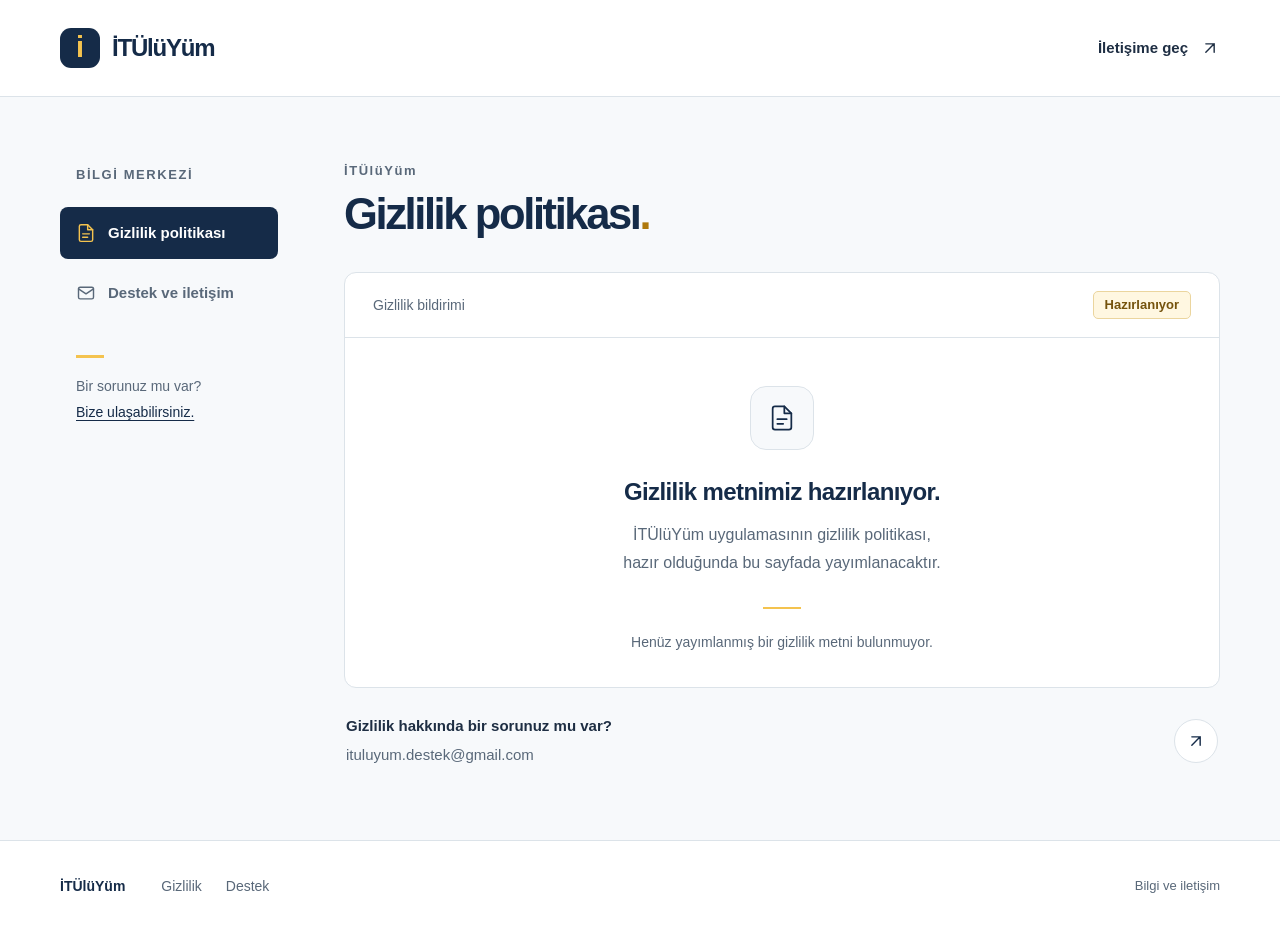
==== index.html @ d63c9cf4 "First file upload" ====
<!doctype html>
<html lang="tr">
  <head>
    <meta charset="utf-8">
    <meta name="viewport" content="width=device-width, initial-scale=1">
    <meta name="theme-color" content="#152b48">
    <meta name="description" content="İTÜlüYüm uygulamasının gizlilik politikası ve destek bilgileri.">
    <!-- Gizlilik metni yayımlandığında aşağıdaki noindex satırını kaldırın. -->
    <meta name="robots" content="noindex, follow">
    <title>Gizlilik Politikası · İTÜlüYüm</title>
    <link rel="icon" type="image/svg+xml" href="data:image/svg+xml,%3Csvg xmlns='http://www.w3.org/2000/svg' viewBox='0 0 64 64'%3E%3Crect width='64' height='64' rx='16' fill='%23152b48'/%3E%3Cpath d='M28 28h8v23h-8z' fill='%23f4c34f'/%3E%3Ccircle cx='32' cy='17' r='5' fill='%23f4c34f'/%3E%3C/svg%3E">
    <link rel="stylesheet" href="styles.css">
  </head>
  <body>
    <a class="skip-link" href="#ana-icerik">İçeriğe geç</a>

    <header class="site-header">
      <div class="header-inner">
        <a class="brand" href="index.html" aria-label="İTÜlüYüm ana sayfa">
          <span class="brand-mark" aria-hidden="true">i</span>
          <span>İTÜlüYüm</span>
        </a>
        <a class="header-contact" href="destek.html">
          İletişime geç
          <svg class="icon" viewBox="0 0 24 24" fill="none" stroke="currentColor" stroke-width="1.7" stroke-linecap="round" stroke-linejoin="round" aria-hidden="true"><path d="M7 17 17 7M7 7h10v10"/></svg>
        </a>
      </div>
    </header>

    <div class="page-layout">
      <aside class="sidebar" aria-label="Bilgi merkezi">
        <p class="eyebrow sidebar-label">BİLGİ MERKEZİ</p>
        <nav class="side-nav" aria-label="Sayfalar">
          <a class="side-link" href="index.html" aria-current="page">
            <svg class="icon" viewBox="0 0 24 24" fill="none" stroke="currentColor" stroke-width="1.7" stroke-linecap="round" stroke-linejoin="round" aria-hidden="true"><path d="M14 2H6a2 2 0 0 0-2 2v16a2 2 0 0 0 2 2h12a2 2 0 0 0 2-2V8Z"/><path d="M14 2v6h6M8 13h8M8 17h6"/></svg>
            Gizlilik politikası
          </a>
          <a class="side-link" href="destek.html">
            <svg class="icon" viewBox="0 0 24 24" fill="none" stroke="currentColor" stroke-width="1.7" stroke-linecap="round" stroke-linejoin="round" aria-hidden="true"><rect x="3" y="5" width="18" height="14" rx="2"/><path d="m3 7 9 6 9-6"/></svg>
            Destek ve iletişim
          </a>
        </nav>
        <div class="sidebar-note">
          <span class="note-line" aria-hidden="true"></span>
          <p>Bir sorunuz mu var?</p>
          <a href="destek.html">Bize ulaşabilirsiniz.</a>
        </div>
      </aside>

      <main id="ana-icerik" class="main-content" tabindex="-1">
        <div class="page-heading">
          <p class="eyebrow">İTÜlüYüm</p>
          <h1>Gizlilik politikası<span class="title-dot" aria-hidden="true">.</span></h1>
        </div>

        <!-- GIZLILIK_METNI_BASLANGIC
          Metin hazır olduğunda aşağıdaki article öğesini değiştirin.
          Yeni metni class="policy-content" taşıyan bir article içine ekleyin.
          Başlıklar için h2/h3, paragraflar için p, listeler için ul/ol kullanın.
          Sayfanın h1 başlığı yukarıda zaten bulunuyor.
          Yayımlama yönergeleri README.md dosyasındadır.
        -->
        <article class="document-card pending-policy" aria-labelledby="metin-durumu">
          <div class="document-topline">
            <span>Gizlilik bildirimi</span>
            <span class="status-badge">Hazırlanıyor</span>
          </div>
          <div class="pending-content">
            <span class="document-icon" aria-hidden="true">
              <svg viewBox="0 0 24 24" fill="none" stroke="currentColor" stroke-width="1.5" stroke-linecap="round" stroke-linejoin="round"><path d="M14 2H6a2 2 0 0 0-2 2v16a2 2 0 0 0 2 2h12a2 2 0 0 0 2-2V8Z"/><path d="M14 2v6h6M8 13h8M8 17h5"/></svg>
            </span>
            <h2 id="metin-durumu">Gizlilik metnimiz hazırlanıyor.</h2>
            <p>İTÜlüYüm uygulamasının gizlilik politikası,<br class="desktop-break"> hazır olduğunda bu sayfada yayımlanacaktır.</p>
            <div class="pending-rule" aria-hidden="true"></div>
            <p class="pending-footnote">Henüz yayımlanmış bir gizlilik metni bulunmuyor.</p>
          </div>
        </article>
        <!-- GIZLILIK_METNI_BITIS -->

        <section class="contact-strip" aria-labelledby="gizlilik-iletisim">
          <div>
            <h2 id="gizlilik-iletisim">Gizlilik hakkında bir sorunuz mu var?</h2>
            <a class="email-link" href="mailto:ituluyum.destek@gmail.com">ituluyum.destek@gmail.com</a>
          </div>
          <a class="round-link" href="mailto:ituluyum.destek@gmail.com" aria-label="İTÜlüYüm desteğe e-posta gönder">
            <svg class="icon" viewBox="0 0 24 24" fill="none" stroke="currentColor" stroke-width="1.7" stroke-linecap="round" stroke-linejoin="round" aria-hidden="true"><path d="M7 17 17 7M7 7h10v10"/></svg>
          </a>
        </section>
      </main>
    </div>

    <footer class="site-footer">
      <div class="footer-inner">
        <span class="footer-brand">İTÜlüYüm</span>
        <nav aria-label="Alt menü">
          <a href="index.html" aria-current="page">Gizlilik</a>
          <a href="destek.html">Destek</a>
        </nav>
        <span class="footer-caption">Bilgi ve iletişim</span>
      </div>
    </footer>
  </body>
</html>
---- styles.css ----
:root {
  color-scheme: light;
  --navy: #152b48;
  --navy-hover: #244463;
  --accent: #f4c34f;
  --text: #1e2e43;
  --muted: #596879;
  --line: #dce3e9;
  --paper: #ffffff;
  --background: #f7f9fb;
  --soft: #edf2f6;
  font-family: -apple-system, BlinkMacSystemFont, "Segoe UI", Arial, sans-serif;
  font-size: 100%;
  font-synthesis: none;
  -webkit-text-size-adjust: 100%;
  text-size-adjust: 100%;
}

* { box-sizing: border-box; }
body { margin: 0; min-height: 100vh; display: flex; flex-direction: column; color: var(--text); background: var(--background); line-height: 1.6; }
a { color: inherit; text-decoration: none; text-underline-offset: 0.22em; }
button, a { -webkit-tap-highlight-color: transparent; }
a:focus-visible { outline: 3px solid #9e6c08; outline-offset: 5px; border-radius: 4px; }
main:focus { outline: none; }
svg { display: block; }
.icon { width: 1.25rem; height: 1.25rem; flex: 0 0 auto; }
.skip-link { position: fixed; left: 1rem; top: 1rem; padding: 0.65rem 1rem; transform: translateY(-180%); z-index: 10; background: var(--navy); color: #fff; border-radius: 6px; }
.skip-link:focus { transform: translateY(0); }

.site-header { background: var(--paper); border-bottom: 1px solid var(--line); }
.header-inner, .page-layout, .footer-inner { width: min(1160px, calc(100% - 96px)); margin-inline: auto; }
.header-inner { min-height: 96px; display: flex; flex-wrap: wrap; align-items: center; justify-content: space-between; gap: 16px 24px; padding-block: 18px; }
.brand { display: inline-flex; align-items: center; gap: 12px; color: var(--navy); font-size: 1.5rem; font-weight: 750; letter-spacing: -0.05em; }
.brand-mark { display: grid; place-items: center; width: 40px; height: 40px; background: var(--navy); color: var(--accent); border-radius: 11px; font-size: 1.8rem; font-weight: 750; line-height: 1; letter-spacing: 0; padding-bottom: 2px; }
.header-contact { display: inline-flex; align-items: center; justify-content: center; gap: 12px; min-height: 44px; padding: 8px 0 8px 12px; font-size: 0.9375rem; font-weight: 600; }
.header-contact:hover { text-decoration: underline; }

.page-layout { flex: 1; display: grid; grid-template-columns: 218px minmax(0, 1fr); gap: 66px; align-items: start; padding-block: 64px 72px; }
.sidebar { padding-top: 4px; }
.eyebrow { font-size: 0.8125rem; font-weight: 650; letter-spacing: 0.12em; line-height: 1.5; color: var(--muted); margin: 0 0 13px; }
.sidebar-label { margin: 0 0 22px 16px; }
.side-nav { display: grid; gap: 8px; }
.side-link { display: flex; align-items: center; gap: 12px; min-height: 52px; padding: 13px 16px; border-radius: 8px; font-size: 0.9375rem; font-weight: 550; color: var(--muted); }
.side-link:hover { background: #e9eff4; color: var(--navy); }
.side-link[aria-current="page"] { background: var(--navy); color: #fff; }
.side-link[aria-current="page"] .icon { color: var(--accent); }
.sidebar-note { padding: 36px 16px 0; font-size: 0.875rem; color: var(--muted); }
.sidebar-note p { margin: 0 0 4px; }
.sidebar-note a { color: var(--navy); text-decoration: underline; }
.note-line { display: block; width: 28px; height: 3px; background: var(--accent); margin-bottom: 17px; }

.main-content { min-width: 0; }
.page-heading { margin-bottom: 32px; }
.page-heading .eyebrow { margin-bottom: 8px; }
h1 { margin: 0; color: var(--navy); font-size: clamp(2rem, 3.4vw, 2.75rem); line-height: 1.18; font-weight: 700; letter-spacing: -0.055em; overflow-wrap: anywhere; }
.title-dot { color: #ae780c; }
.document-card { border: 1px solid var(--line); border-radius: 12px; background: var(--paper); overflow: hidden; }
.document-topline { display: flex; flex-wrap: wrap; align-items: center; justify-content: space-between; gap: 12px; padding: 18px 28px; border-bottom: 1px solid var(--line); color: var(--muted); font-size: 0.875rem; }
.status-badge { display: inline-flex; align-items: center; padding: 4px 11px; border: 1px solid #ebd59e; border-radius: 5px; color: #75530d; background: #fff7e1; line-height: 1.4; font-size: 0.8125rem; font-weight: 550; }
.pending-content { padding: 48px 28px 32px; text-align: center; }
.document-icon { display: grid; place-items: center; width: 64px; height: 64px; border: 1px solid var(--line); border-radius: 16px; background: var(--background); color: var(--navy); }
.document-icon svg { width: 28px; height: 28px; }
.pending-content .document-icon { margin: 0 auto 26px; }
.pending-content h2, .support-content h2 { margin: 0 0 13px; font-size: 1.5rem; line-height: 1.35; font-weight: 650; letter-spacing: -0.025em; color: var(--navy); }
.pending-content p { margin: 0; color: var(--muted); font-size: 1rem; line-height: 1.75; }
.pending-rule { width: 38px; height: 2px; background: var(--accent); margin: 30px auto 21px; }
.pending-content .pending-footnote { font-size: 0.875rem; }
.contact-strip { display: flex; justify-content: space-between; align-items: center; gap: 20px; padding: 26px 2px 0; }
.contact-strip h2 { margin: 0 0 4px; font-size: 0.9375rem; font-weight: 550; }
.email-link { color: var(--muted); font-size: 0.9375rem; overflow-wrap: anywhere; }
.email-link:hover { color: var(--navy); text-decoration: underline; }
.round-link { flex: 0 0 auto; display: grid; place-items: center; width: 44px; height: 44px; border: 1px solid var(--line); border-radius: 50%; background: var(--paper); color: var(--navy); }
.round-link:hover { background: var(--soft); border-color: #9babbb; }

.support-content { padding: 32px; }
.support-content .document-icon { margin-bottom: 24px; }
.support-content h2 { font-size: 1.75rem; }
.support-content > p { color: var(--muted); margin: 0; max-width: 55ch; }
.email-panel { padding: 21px 0 23px; }
.email-label { display: block; color: var(--muted); font-size: 0.75rem; letter-spacing: 0.1em; font-weight: 600; margin-bottom: 5px; }
.support-email { color: var(--navy); font-size: clamp(1.0625rem, 2.1vw, 1.5rem); font-weight: 600; letter-spacing: -0.025em; overflow-wrap: anywhere; }
.support-email:hover { text-decoration: underline; }
.primary-button { display: inline-flex; align-items: center; justify-content: center; gap: 28px; padding: 13px 20px; min-height: 48px; border-radius: 7px; background: var(--navy); color: #fff; font-size: 0.9375rem; font-weight: 600; }
.primary-button .icon { color: var(--accent); }
.primary-button:hover { background: var(--navy-hover); }
.support-content .mail-hint { font-size: 0.875rem; margin-top: 17px; }
.support-note { display: flex; gap: 16px; align-items: start; margin: 25px 2px 0; }
.support-note .note-line { flex-shrink: 0; margin-top: 10px; margin-bottom: 0; width: 20px; }
.support-note p { font-size: 0.875rem; color: var(--muted); margin: 0; }

/* Metin sonradan eklendiğinde başlık, paragraf ve listeler hazır biçimlenir. */
.policy-content { color: var(--text); font-size: 1rem; line-height: 1.85; overflow-wrap: anywhere; }
.policy-content.document-card { padding: 32px; }
.policy-content h2 { color: var(--navy); margin: 36px 0 12px; font-size: 1.375rem; line-height: 1.4; letter-spacing: -0.02em; }
.policy-content h3 { color: var(--navy); margin: 24px 0 8px; font-size: 1.125rem; line-height: 1.5; }
.policy-content > :first-child { margin-top: 0; }
.policy-content p { margin: 0 0 16px; }
.policy-content ul, .policy-content ol { padding-left: 24px; margin: 0 0 20px; }
.policy-content li + li { margin-top: 6px; }
.policy-content a { text-decoration: underline; }
.policy-content .policy-updated { font-size: 0.875rem; color: var(--muted); border-bottom: 1px solid var(--line); padding-bottom: 18px; margin-bottom: 26px; }

.site-footer { border-top: 1px solid var(--line); background: var(--paper); }
.footer-inner { min-height: 91px; display: flex; align-items: center; gap: 36px; font-size: 0.875rem; }
.footer-brand { color: var(--navy); font-weight: 700; }
.footer-inner nav { display: flex; gap: 24px; }
.footer-inner nav a { display: inline-flex; min-height: 44px; align-items: center; color: var(--muted); }
.footer-inner nav a:hover { color: var(--navy); text-decoration: underline; }
.footer-caption { margin-left: auto; color: var(--muted); font-size: 0.8125rem; }

@media (min-width: 1600px) {
  .page-layout { padding-top: 80px; }
}

@media (max-width: 950px) {
  .header-inner, .page-layout, .footer-inner { width: calc(100% - 64px); }
  .page-layout { grid-template-columns: 198px minmax(0, 1fr); gap: 32px; padding-top: 48px; }
  .side-link { font-size: 0.875rem; gap: 10px; padding-inline: 13px; }
  .pending-content { padding-inline: 22px; }
  .desktop-break { display: none; }
}

@media (max-width: 720px) {
  .header-inner, .page-layout, .footer-inner { width: calc(100% - 40px); }
  .header-inner { min-height: 80px; gap: 12px; }
  .brand { font-size: 1.375rem; gap: 9px; }
  .brand-mark { width: 36px; height: 36px; border-radius: 9px; font-size: 1.6rem; }
  .header-contact { font-size: 0.875rem; gap: 6px; padding-left: 4px; }
  .header-contact .icon { width: 18px; height: 18px; }
  .page-layout { grid-template-columns: minmax(0, 1fr); gap: 34px; padding-block: 24px 44px; }
  .sidebar { padding-top: 0; }
  .sidebar-label, .sidebar-note { display: none; }
  .side-nav { grid-template-columns: repeat(2, minmax(0, 1fr)); gap: 6px; padding: 4px; border: 1px solid var(--line); border-radius: 10px; background: var(--paper); }
  .side-link { min-height: 48px; justify-content: center; padding: 10px 6px; border-radius: 6px; font-size: 0.875rem; gap: 8px; line-height: 1.5; text-align: center; }
  .side-link .icon { width: 18px; height: 18px; }
  .page-heading { margin-bottom: 24px; }
  h1 { font-size: 2.25rem; }
  .document-topline { padding: 15px 19px; font-size: 0.8125rem; }
  .pending-content { padding: 34px 20px 26px; }
  .pending-content h2 { font-size: 1.3125rem; }
  .pending-content .document-icon { margin-bottom: 24px; }
  .contact-strip { padding-top: 22px; gap: 12px; }
  .contact-strip h2 { font-size: 0.875rem; }
  .email-link { font-size: 0.875rem; }
  .support-content, .policy-content.document-card { padding: 24px; }
  .support-email { font-size: 1.125rem; }
  .footer-inner { min-height: 96px; gap: 20px; flex-wrap: wrap; padding-block: 18px; }
  .footer-inner nav { gap: 18px; margin-left: auto; }
  .footer-caption { display: none; }
}

@media (max-width: 370px) {
  .header-inner, .page-layout, .footer-inner { width: calc(100% - 32px); }
  .brand { font-size: 1.25rem; }
  .header-contact { font-size: 0.8125rem; }
  .side-link { gap: 6px; font-size: 0.875rem; }
  .side-link .icon { display: none; }
  h1 { font-size: 2rem; }
  .pending-content { padding-inline: 16px; }
  .document-topline { padding-inline: 16px; }
  .support-content, .policy-content.document-card { padding: 22px 18px; }
  .footer-inner { gap: 12px; }
}

@media (prefers-reduced-motion: no-preference) {
  a { transition: color 140ms ease, background-color 140ms ease, border-color 140ms ease; }
}

@media print {
  body { display: block; background: #fff; color: #000; }
  .site-header, .sidebar, .site-footer, .skip-link, .contact-strip, .support-note { display: none; }
  .page-layout { display: block; width: 100%; margin: 0; padding: 0; }
  .page-heading { margin-bottom: 24px; }
  .document-card { border: 0; border-radius: 0; overflow: visible; }
  .policy-content.document-card { padding: 0; }
  .policy-content h2, .policy-content h3 { break-after: avoid; }
  .policy-content p, .policy-content li { orphans: 3; widows: 3; }
}
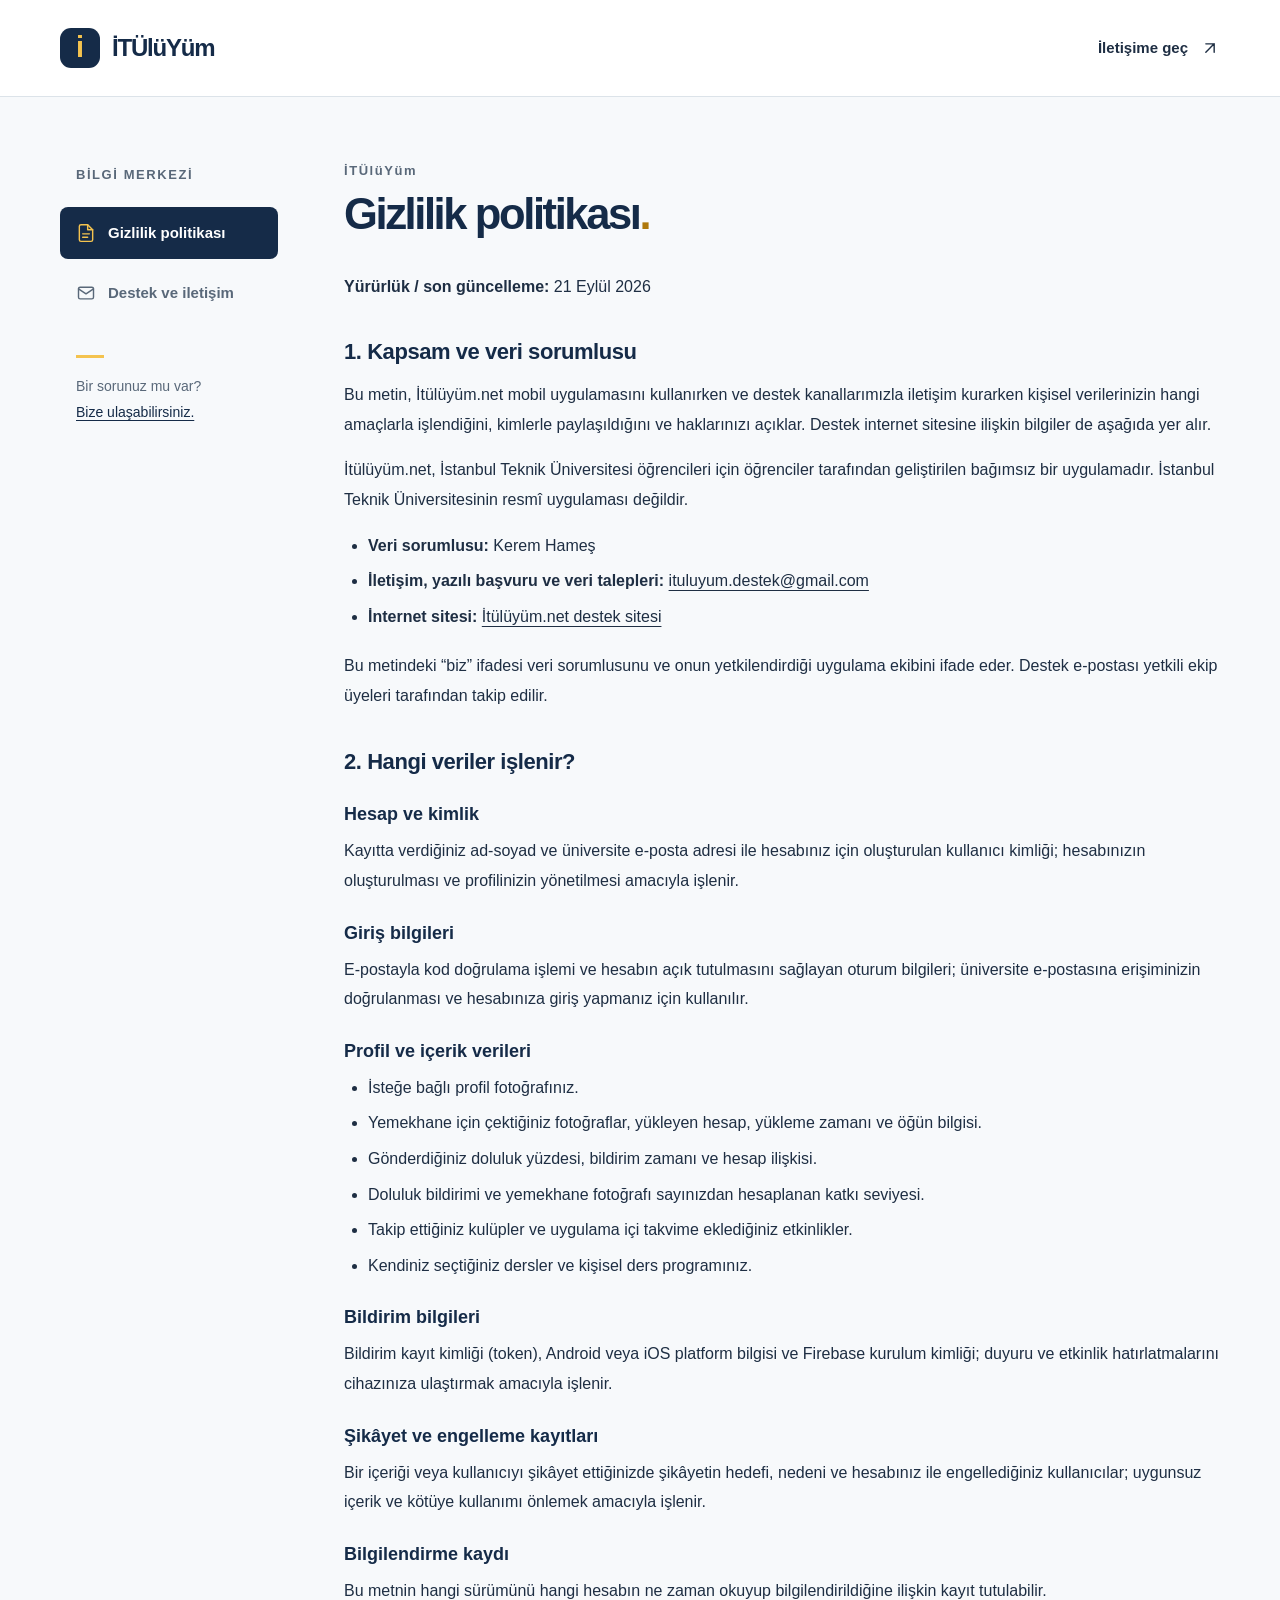
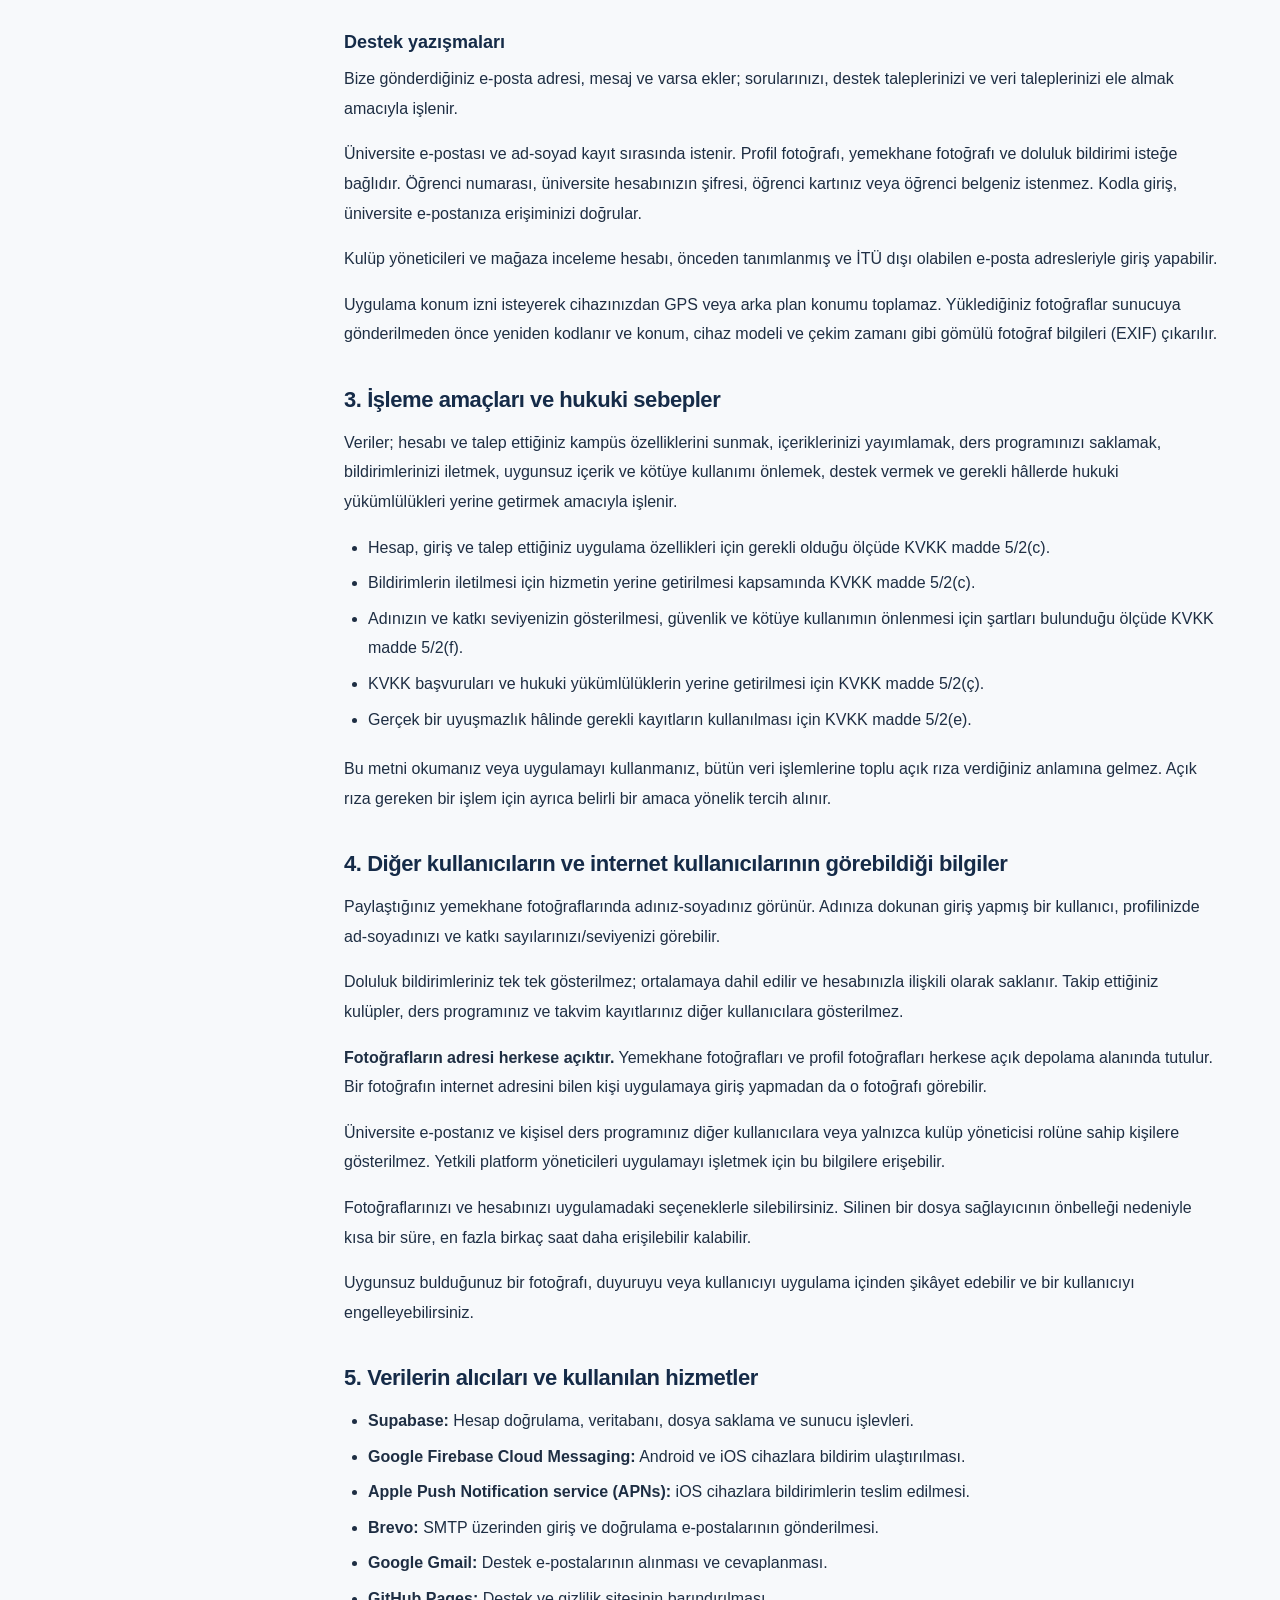
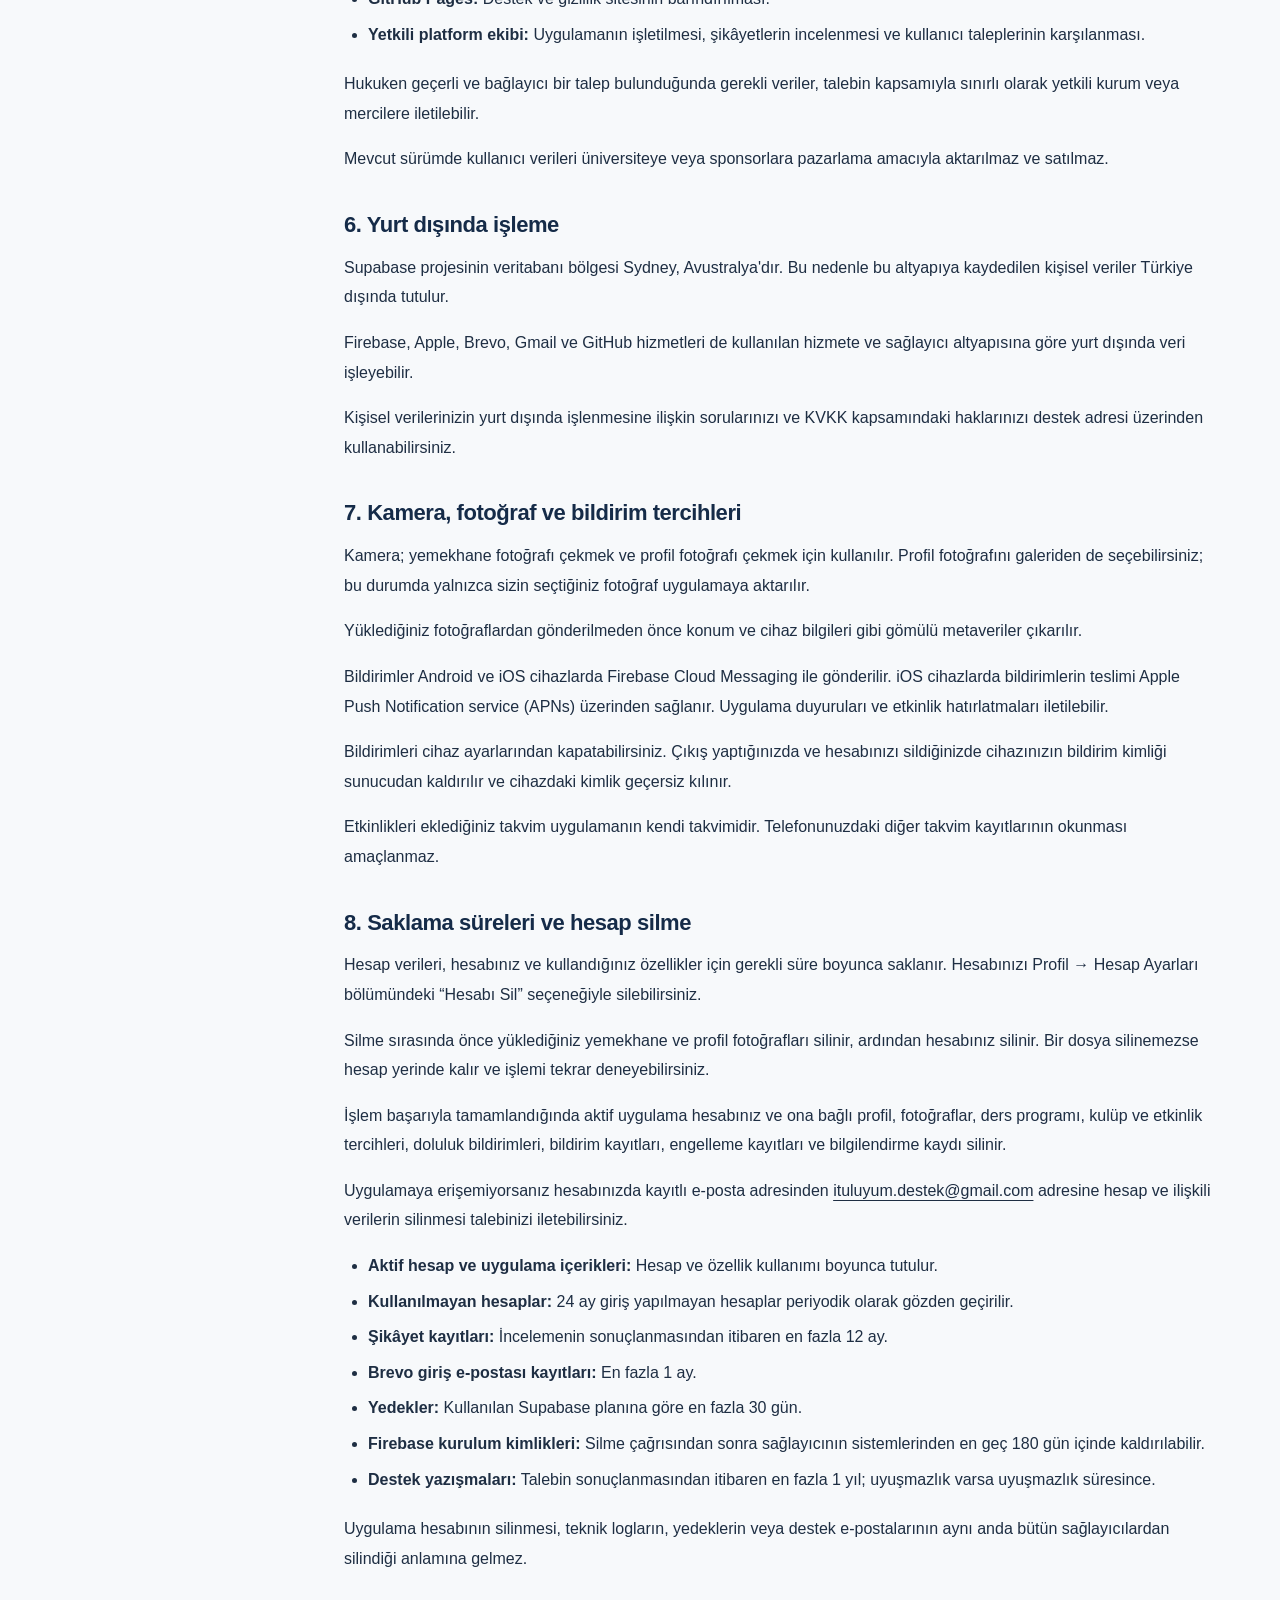
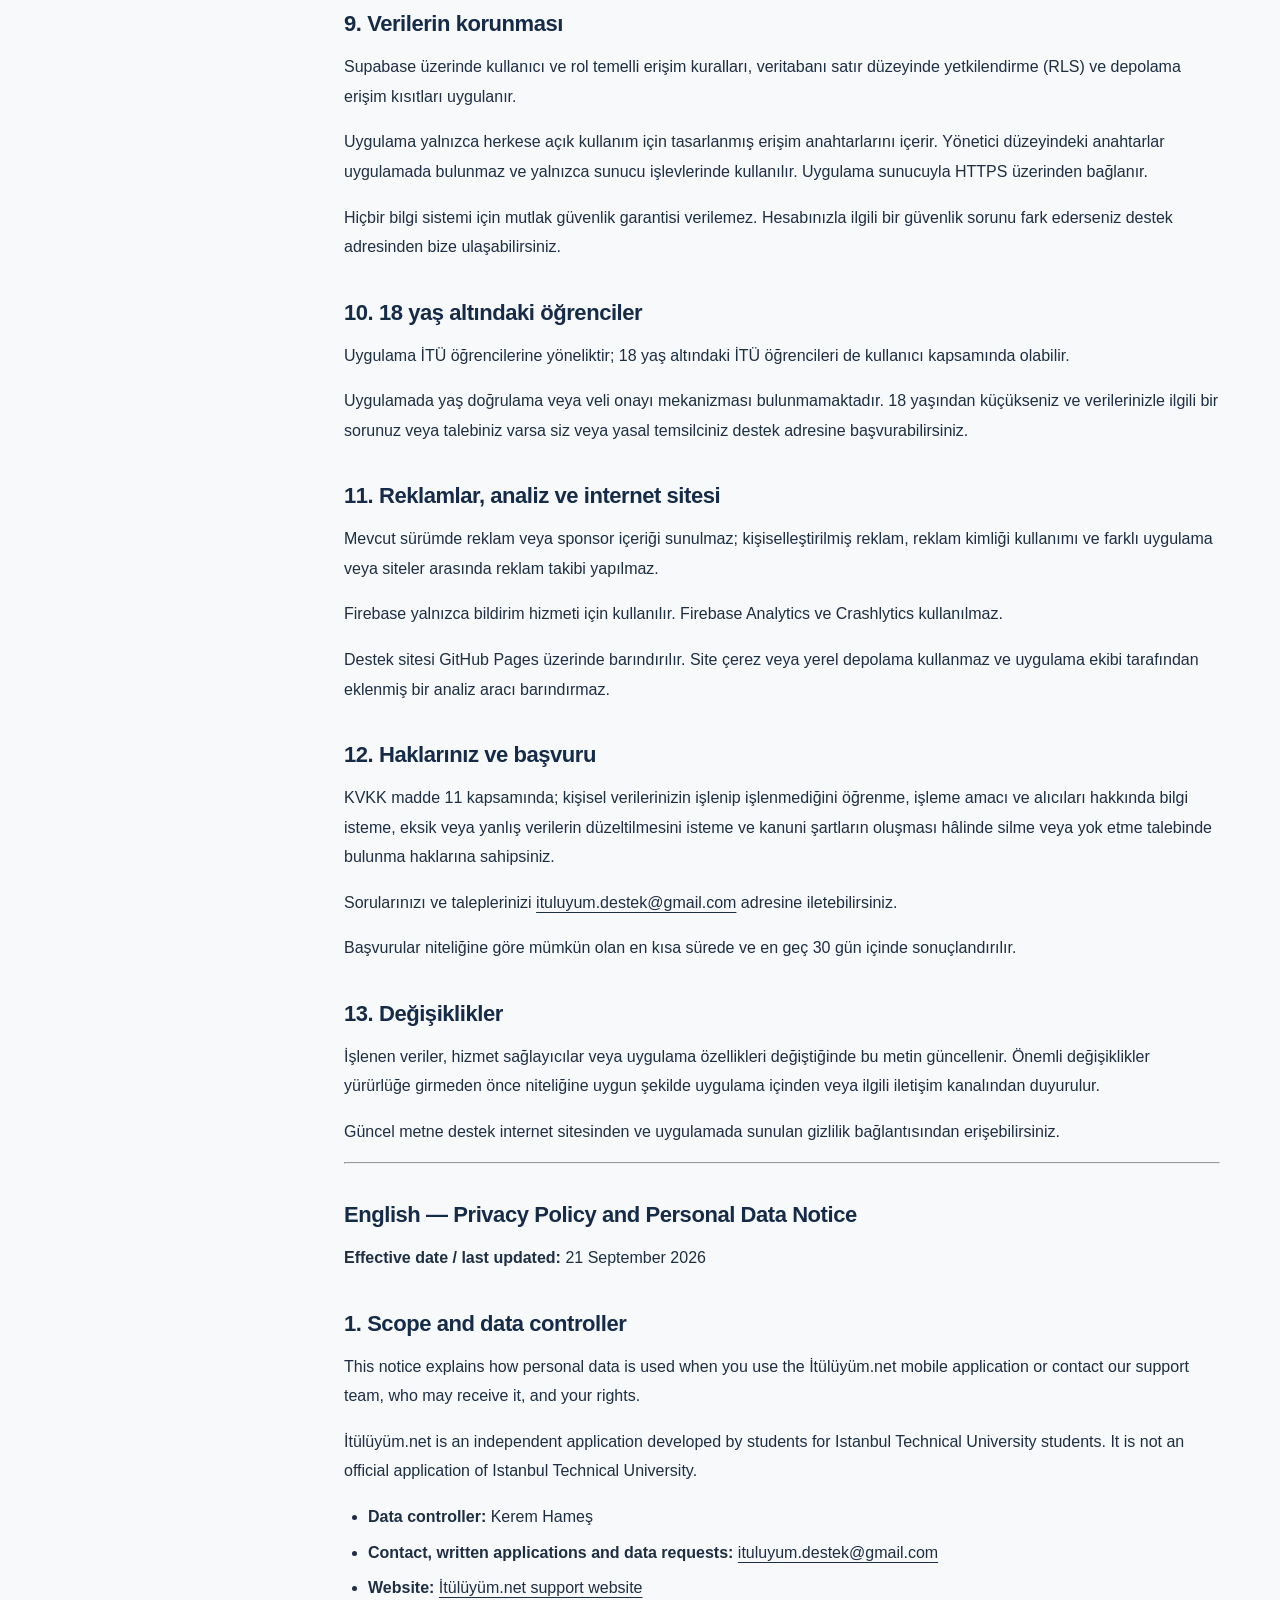
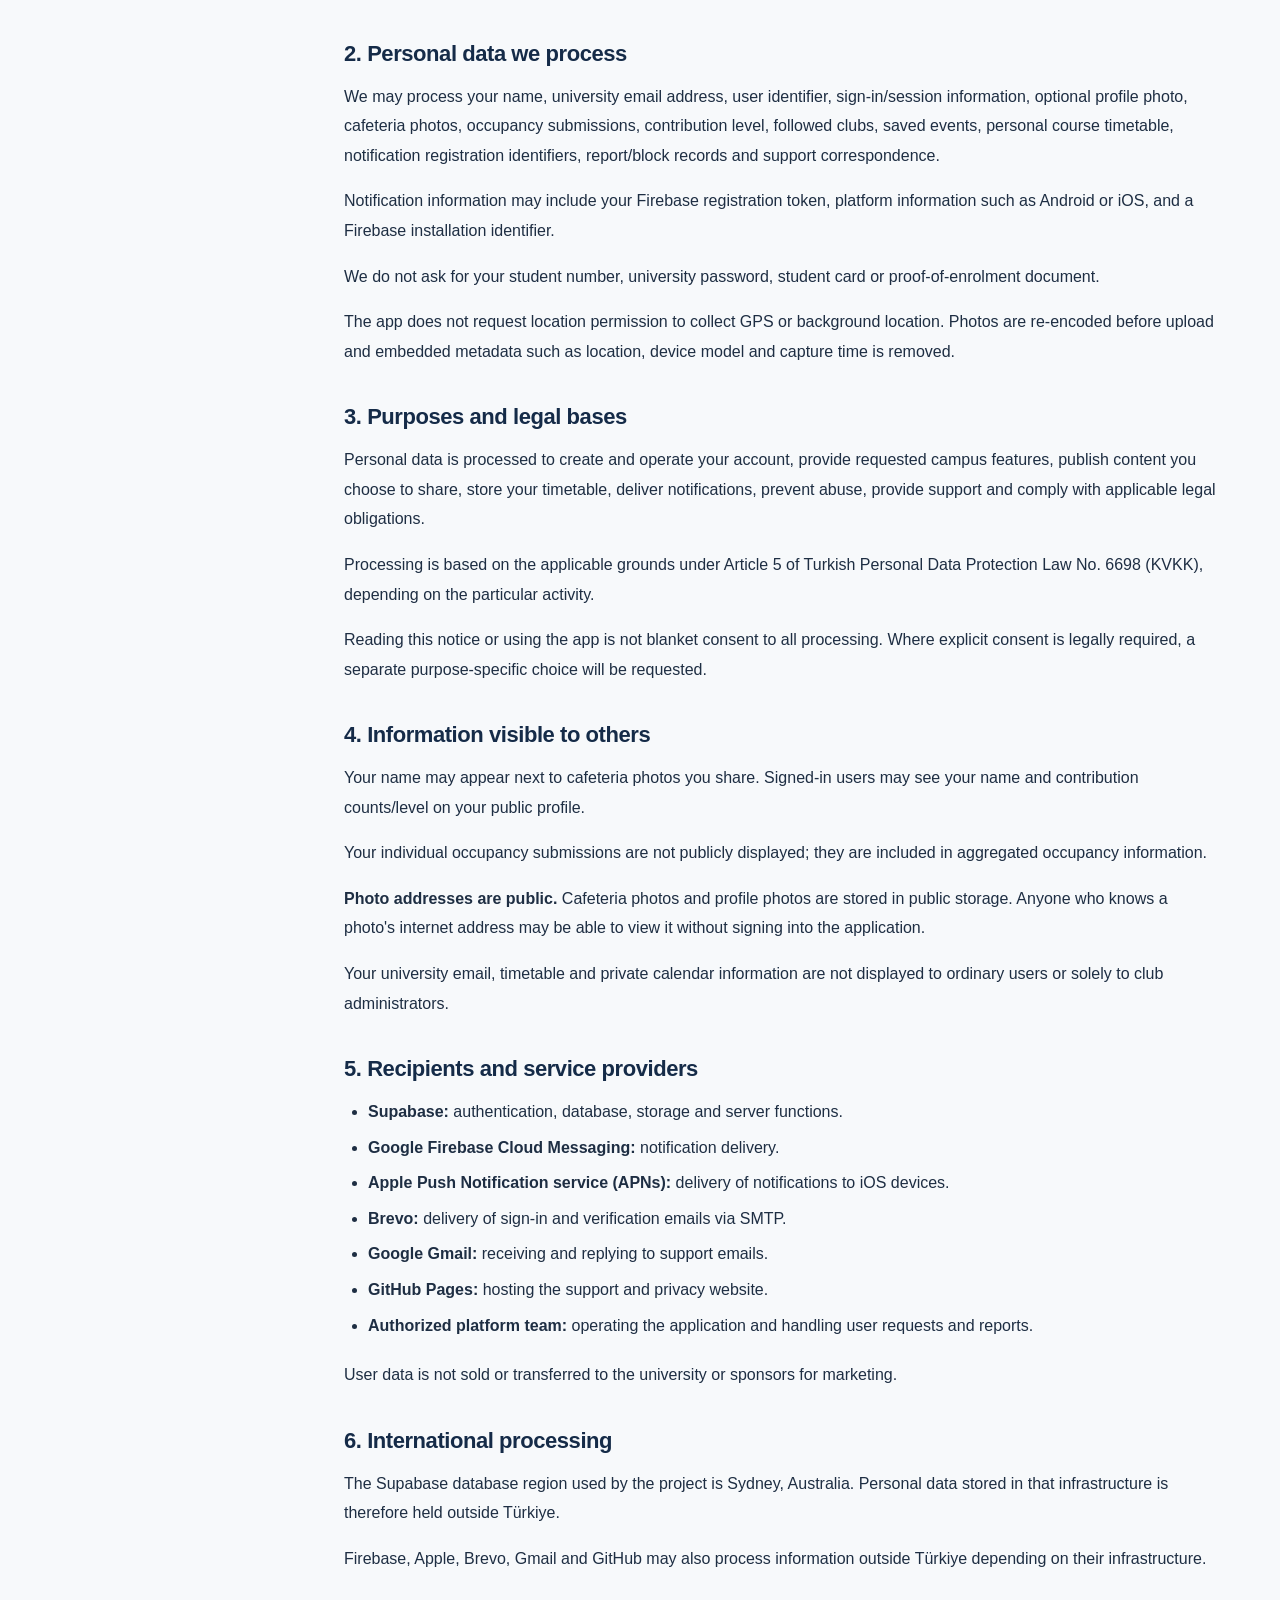
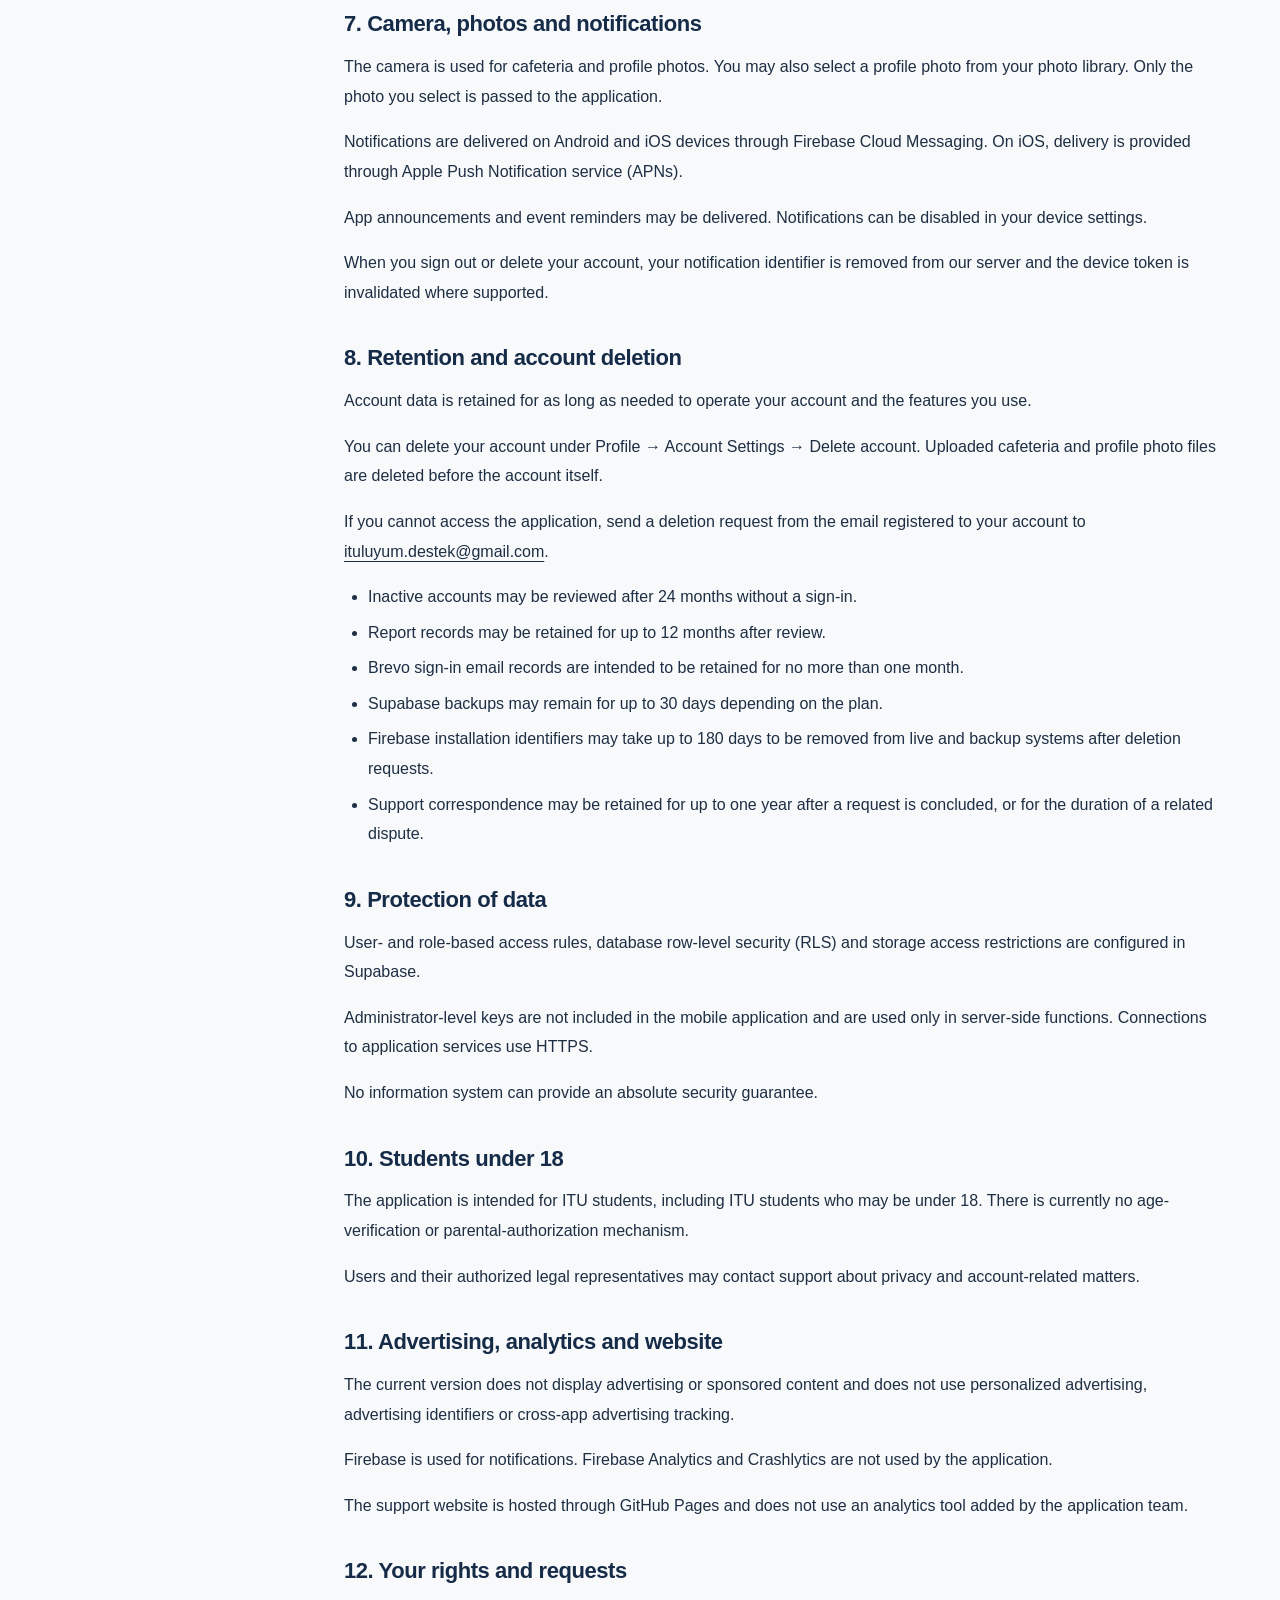
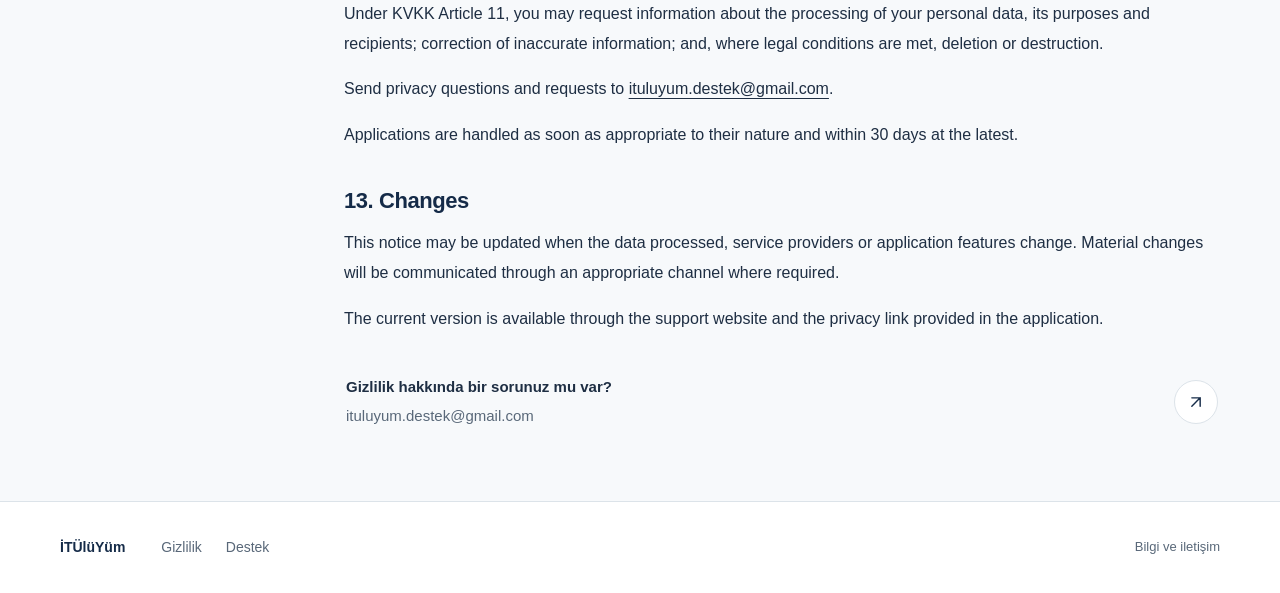
==== commit 76d28627: "Gizlilik metni eklendi" ====
--- a/index.html
+++ b/index.html
@@ -53,30 +53,684 @@
           <h1>Gizlilik politikası<span class="title-dot" aria-hidden="true">.</span></h1>
         </div>
 
-        <!-- GIZLILIK_METNI_BASLANGIC
-          Metin hazır olduğunda aşağıdaki article öğesini değiştirin.
-          Yeni metni class="policy-content" taşıyan bir article içine ekleyin.
-          Başlıklar için h2/h3, paragraflar için p, listeler için ul/ol kullanın.
-          Sayfanın h1 başlığı yukarıda zaten bulunuyor.
-          Yayımlama yönergeleri README.md dosyasındadır.
-        -->
-        <article class="document-card pending-policy" aria-labelledby="metin-durumu">
-          <div class="document-topline">
-            <span>Gizlilik bildirimi</span>
-            <span class="status-badge">Hazırlanıyor</span>
-          </div>
-          <div class="pending-content">
-            <span class="document-icon" aria-hidden="true">
-              <svg viewBox="0 0 24 24" fill="none" stroke="currentColor" stroke-width="1.5" stroke-linecap="round" stroke-linejoin="round"><path d="M14 2H6a2 2 0 0 0-2 2v16a2 2 0 0 0 2 2h12a2 2 0 0 0 2-2V8Z"/><path d="M14 2v6h6M8 13h8M8 17h5"/></svg>
-            </span>
-            <h2 id="metin-durumu">Gizlilik metnimiz hazırlanıyor.</h2>
-            <p>İTÜlüYüm uygulamasının gizlilik politikası,<br class="desktop-break"> hazır olduğunda bu sayfada yayımlanacaktır.</p>
-            <div class="pending-rule" aria-hidden="true"></div>
-            <p class="pending-footnote">Henüz yayımlanmış bir gizlilik metni bulunmuyor.</p>
-          </div>
-        </article>
-        <!-- GIZLILIK_METNI_BITIS -->
-
+<article class="policy-content" id="privacy-policy">
+
+  <p><strong>Yürürlük / son güncelleme:</strong> 21 Eylül 2026</p>
+
+  <h2>1. Kapsam ve veri sorumlusu</h2>
+
+  <p>
+    Bu metin, İtülüyüm.net mobil uygulamasını kullanırken ve destek kanallarımızla
+    iletişim kurarken kişisel verilerinizin hangi amaçlarla işlendiğini,
+    kimlerle paylaşıldığını ve haklarınızı açıklar. Destek internet sitesine
+    ilişkin bilgiler de aşağıda yer alır.
+  </p>
+
+  <p>
+    İtülüyüm.net, İstanbul Teknik Üniversitesi öğrencileri için öğrenciler
+    tarafından geliştirilen bağımsız bir uygulamadır. İstanbul Teknik
+    Üniversitesinin resmî uygulaması değildir.
+  </p>
+
+  <ul>
+    <li><strong>Veri sorumlusu:</strong> Kerem Hameş</li>
+    <li>
+      <strong>İletişim, yazılı başvuru ve veri talepleri:</strong>
+      <a href="mailto:ituluyum.destek@gmail.com">ituluyum.destek@gmail.com</a>
+    </li>
+    <li>
+      <strong>İnternet sitesi:</strong>
+      <a href="https://lawave.github.io/Ituluyum_web/">
+        İtülüyüm.net destek sitesi
+      </a>
+    </li>
+  </ul>
+
+  <p>
+    Bu metindeki “biz” ifadesi veri sorumlusunu ve onun yetkilendirdiği uygulama
+    ekibini ifade eder. Destek e-postası yetkili ekip üyeleri tarafından takip edilir.
+  </p>
+
+  <h2>2. Hangi veriler işlenir?</h2>
+
+  <h3>Hesap ve kimlik</h3>
+  <p>
+    Kayıtta verdiğiniz ad-soyad ve üniversite e-posta adresi ile hesabınız için
+    oluşturulan kullanıcı kimliği; hesabınızın oluşturulması ve profilinizin
+    yönetilmesi amacıyla işlenir.
+  </p>
+
+  <h3>Giriş bilgileri</h3>
+  <p>
+    E-postayla kod doğrulama işlemi ve hesabın açık tutulmasını sağlayan oturum
+    bilgileri; üniversite e-postasına erişiminizin doğrulanması ve hesabınıza
+    giriş yapmanız için kullanılır.
+  </p>
+
+  <h3>Profil ve içerik verileri</h3>
+  <ul>
+    <li>İsteğe bağlı profil fotoğrafınız.</li>
+    <li>Yemekhane için çektiğiniz fotoğraflar, yükleyen hesap, yükleme zamanı ve öğün bilgisi.</li>
+    <li>Gönderdiğiniz doluluk yüzdesi, bildirim zamanı ve hesap ilişkisi.</li>
+    <li>Doluluk bildirimi ve yemekhane fotoğrafı sayınızdan hesaplanan katkı seviyesi.</li>
+    <li>Takip ettiğiniz kulüpler ve uygulama içi takvime eklediğiniz etkinlikler.</li>
+    <li>Kendiniz seçtiğiniz dersler ve kişisel ders programınız.</li>
+  </ul>
+
+  <h3>Bildirim bilgileri</h3>
+  <p>
+    Bildirim kayıt kimliği (token), Android veya iOS platform bilgisi ve Firebase
+    kurulum kimliği; duyuru ve etkinlik hatırlatmalarını cihazınıza ulaştırmak
+    amacıyla işlenir.
+  </p>
+
+  <h3>Şikâyet ve engelleme kayıtları</h3>
+  <p>
+    Bir içeriği veya kullanıcıyı şikâyet ettiğinizde şikâyetin hedefi, nedeni ve
+    hesabınız ile engellediğiniz kullanıcılar; uygunsuz içerik ve kötüye kullanımı
+    önlemek amacıyla işlenir.
+  </p>
+
+  <h3>Bilgilendirme kaydı</h3>
+  <p>
+    Bu metnin hangi sürümünü hangi hesabın ne zaman okuyup bilgilendirildiğine
+    ilişkin kayıt tutulabilir.
+  </p>
+
+  <h3>Destek yazışmaları</h3>
+  <p>
+    Bize gönderdiğiniz e-posta adresi, mesaj ve varsa ekler; sorularınızı,
+    destek taleplerinizi ve veri taleplerinizi ele almak amacıyla işlenir.
+  </p>
+
+  <p>
+    Üniversite e-postası ve ad-soyad kayıt sırasında istenir. Profil fotoğrafı,
+    yemekhane fotoğrafı ve doluluk bildirimi isteğe bağlıdır. Öğrenci numarası,
+    üniversite hesabınızın şifresi, öğrenci kartınız veya öğrenci belgeniz istenmez.
+    Kodla giriş, üniversite e-postanıza erişiminizi doğrular.
+  </p>
+
+  <p>
+    Kulüp yöneticileri ve mağaza inceleme hesabı, önceden tanımlanmış ve İTÜ dışı
+    olabilen e-posta adresleriyle giriş yapabilir.
+  </p>
+
+  <p>
+    Uygulama konum izni isteyerek cihazınızdan GPS veya arka plan konumu toplamaz.
+    Yüklediğiniz fotoğraflar sunucuya gönderilmeden önce yeniden kodlanır ve konum,
+    cihaz modeli ve çekim zamanı gibi gömülü fotoğraf bilgileri (EXIF) çıkarılır.
+  </p>
+
+  <h2>3. İşleme amaçları ve hukuki sebepler</h2>
+
+  <p>
+    Veriler; hesabı ve talep ettiğiniz kampüs özelliklerini sunmak, içeriklerinizi
+    yayımlamak, ders programınızı saklamak, bildirimlerinizi iletmek, uygunsuz
+    içerik ve kötüye kullanımı önlemek, destek vermek ve gerekli hâllerde hukuki
+    yükümlülükleri yerine getirmek amacıyla işlenir.
+  </p>
+
+  <ul>
+    <li>
+      Hesap, giriş ve talep ettiğiniz uygulama özellikleri için gerekli olduğu
+      ölçüde KVKK madde 5/2(c).
+    </li>
+    <li>
+      Bildirimlerin iletilmesi için hizmetin yerine getirilmesi kapsamında
+      KVKK madde 5/2(c).
+    </li>
+    <li>
+      Adınızın ve katkı seviyenizin gösterilmesi, güvenlik ve kötüye kullanımın
+      önlenmesi için şartları bulunduğu ölçüde KVKK madde 5/2(f).
+    </li>
+    <li>
+      KVKK başvuruları ve hukuki yükümlülüklerin yerine getirilmesi için
+      KVKK madde 5/2(ç).
+    </li>
+    <li>
+      Gerçek bir uyuşmazlık hâlinde gerekli kayıtların kullanılması için
+      KVKK madde 5/2(e).
+    </li>
+  </ul>
+
+  <p>
+    Bu metni okumanız veya uygulamayı kullanmanız, bütün veri işlemlerine toplu
+    açık rıza verdiğiniz anlamına gelmez. Açık rıza gereken bir işlem için ayrıca
+    belirli bir amaca yönelik tercih alınır.
+  </p>
+
+  <h2>4. Diğer kullanıcıların ve internet kullanıcılarının görebildiği bilgiler</h2>
+
+  <p>
+    Paylaştığınız yemekhane fotoğraflarında adınız-soyadınız görünür. Adınıza
+    dokunan giriş yapmış bir kullanıcı, profilinizde ad-soyadınızı ve katkı
+    sayılarınızı/seviyenizi görebilir.
+  </p>
+
+  <p>
+    Doluluk bildirimleriniz tek tek gösterilmez; ortalamaya dahil edilir ve
+    hesabınızla ilişkili olarak saklanır. Takip ettiğiniz kulüpler, ders
+    programınız ve takvim kayıtlarınız diğer kullanıcılara gösterilmez.
+  </p>
+
+  <p>
+    <strong>Fotoğrafların adresi herkese açıktır.</strong>
+    Yemekhane fotoğrafları ve profil fotoğrafları herkese açık depolama alanında
+    tutulur. Bir fotoğrafın internet adresini bilen kişi uygulamaya giriş yapmadan
+    da o fotoğrafı görebilir.
+  </p>
+
+  <p>
+    Üniversite e-postanız ve kişisel ders programınız diğer kullanıcılara veya
+    yalnızca kulüp yöneticisi rolüne sahip kişilere gösterilmez. Yetkili platform
+    yöneticileri uygulamayı işletmek için bu bilgilere erişebilir.
+  </p>
+
+  <p>
+    Fotoğraflarınızı ve hesabınızı uygulamadaki seçeneklerle silebilirsiniz.
+    Silinen bir dosya sağlayıcının önbelleği nedeniyle kısa bir süre, en fazla
+    birkaç saat daha erişilebilir kalabilir.
+  </p>
+
+  <p>
+    Uygunsuz bulduğunuz bir fotoğrafı, duyuruyu veya kullanıcıyı uygulama içinden
+    şikâyet edebilir ve bir kullanıcıyı engelleyebilirsiniz.
+  </p>
+
+  <h2>5. Verilerin alıcıları ve kullanılan hizmetler</h2>
+
+  <ul>
+    <li>
+      <strong>Supabase:</strong> Hesap doğrulama, veritabanı, dosya saklama ve
+      sunucu işlevleri.
+    </li>
+    <li>
+      <strong>Google Firebase Cloud Messaging:</strong> Android ve iOS cihazlara
+      bildirim ulaştırılması.
+    </li>
+    <li>
+      <strong>Apple Push Notification service (APNs):</strong> iOS cihazlara
+      bildirimlerin teslim edilmesi.
+    </li>
+    <li>
+      <strong>Brevo:</strong> SMTP üzerinden giriş ve doğrulama e-postalarının gönderilmesi.
+    </li>
+    <li>
+      <strong>Google Gmail:</strong> Destek e-postalarının alınması ve cevaplanması.
+    </li>
+    <li>
+      <strong>GitHub Pages:</strong> Destek ve gizlilik sitesinin barındırılması.
+    </li>
+    <li>
+      <strong>Yetkili platform ekibi:</strong> Uygulamanın işletilmesi,
+      şikâyetlerin incelenmesi ve kullanıcı taleplerinin karşılanması.
+    </li>
+  </ul>
+
+  <p>
+    Hukuken geçerli ve bağlayıcı bir talep bulunduğunda gerekli veriler, talebin
+    kapsamıyla sınırlı olarak yetkili kurum veya mercilere iletilebilir.
+  </p>
+
+  <p>
+    Mevcut sürümde kullanıcı verileri üniversiteye veya sponsorlara pazarlama
+    amacıyla aktarılmaz ve satılmaz.
+  </p>
+
+  <h2>6. Yurt dışında işleme</h2>
+
+  <p>
+    Supabase projesinin veritabanı bölgesi Sydney, Avustralya'dır. Bu nedenle bu
+    altyapıya kaydedilen kişisel veriler Türkiye dışında tutulur.
+  </p>
+
+  <p>
+    Firebase, Apple, Brevo, Gmail ve GitHub hizmetleri de kullanılan hizmete ve
+    sağlayıcı altyapısına göre yurt dışında veri işleyebilir.
+  </p>
+
+  <p>
+    Kişisel verilerinizin yurt dışında işlenmesine ilişkin sorularınızı ve KVKK
+    kapsamındaki haklarınızı destek adresi üzerinden kullanabilirsiniz.
+  </p>
+
+  <h2>7. Kamera, fotoğraf ve bildirim tercihleri</h2>
+
+  <p>
+    Kamera; yemekhane fotoğrafı çekmek ve profil fotoğrafı çekmek için kullanılır.
+    Profil fotoğrafını galeriden de seçebilirsiniz; bu durumda yalnızca sizin
+    seçtiğiniz fotoğraf uygulamaya aktarılır.
+  </p>
+
+  <p>
+    Yüklediğiniz fotoğraflardan gönderilmeden önce konum ve cihaz bilgileri gibi
+    gömülü metaveriler çıkarılır.
+  </p>
+
+  <p>
+    Bildirimler Android ve iOS cihazlarda Firebase Cloud Messaging ile gönderilir.
+    iOS cihazlarda bildirimlerin teslimi Apple Push Notification service (APNs)
+    üzerinden sağlanır. Uygulama duyuruları ve etkinlik hatırlatmaları iletilebilir.
+  </p>
+
+  <p>
+    Bildirimleri cihaz ayarlarından kapatabilirsiniz. Çıkış yaptığınızda ve
+    hesabınızı sildiğinizde cihazınızın bildirim kimliği sunucudan kaldırılır ve
+    cihazdaki kimlik geçersiz kılınır.
+  </p>
+
+  <p>
+    Etkinlikleri eklediğiniz takvim uygulamanın kendi takvimidir. Telefonunuzdaki
+    diğer takvim kayıtlarının okunması amaçlanmaz.
+  </p>
+
+  <h2>8. Saklama süreleri ve hesap silme</h2>
+
+  <p>
+    Hesap verileri, hesabınız ve kullandığınız özellikler için gerekli süre boyunca
+    saklanır. Hesabınızı Profil → Hesap Ayarları bölümündeki “Hesabı Sil”
+    seçeneğiyle silebilirsiniz.
+  </p>
+
+  <p>
+    Silme sırasında önce yüklediğiniz yemekhane ve profil fotoğrafları silinir,
+    ardından hesabınız silinir. Bir dosya silinemezse hesap yerinde kalır ve
+    işlemi tekrar deneyebilirsiniz.
+  </p>
+
+  <p>
+    İşlem başarıyla tamamlandığında aktif uygulama hesabınız ve ona bağlı profil,
+    fotoğraflar, ders programı, kulüp ve etkinlik tercihleri, doluluk bildirimleri,
+    bildirim kayıtları, engelleme kayıtları ve bilgilendirme kaydı silinir.
+  </p>
+
+  <p>
+    Uygulamaya erişemiyorsanız hesabınızda kayıtlı e-posta adresinden
+    <a href="mailto:ituluyum.destek@gmail.com">ituluyum.destek@gmail.com</a>
+    adresine hesap ve ilişkili verilerin silinmesi talebinizi iletebilirsiniz.
+  </p>
+
+  <ul>
+    <li>
+      <strong>Aktif hesap ve uygulama içerikleri:</strong> Hesap ve özellik
+      kullanımı boyunca tutulur.
+    </li>
+    <li>
+      <strong>Kullanılmayan hesaplar:</strong> 24 ay giriş yapılmayan hesaplar
+      periyodik olarak gözden geçirilir.
+    </li>
+    <li>
+      <strong>Şikâyet kayıtları:</strong> İncelemenin sonuçlanmasından itibaren
+      en fazla 12 ay.
+    </li>
+    <li>
+      <strong>Brevo giriş e-postası kayıtları:</strong> En fazla 1 ay.
+    </li>
+    <li>
+      <strong>Yedekler:</strong> Kullanılan Supabase planına göre en fazla 30 gün.
+    </li>
+    <li>
+      <strong>Firebase kurulum kimlikleri:</strong> Silme çağrısından sonra
+      sağlayıcının sistemlerinden en geç 180 gün içinde kaldırılabilir.
+    </li>
+    <li>
+      <strong>Destek yazışmaları:</strong> Talebin sonuçlanmasından itibaren
+      en fazla 1 yıl; uyuşmazlık varsa uyuşmazlık süresince.
+    </li>
+  </ul>
+
+  <p>
+    Uygulama hesabının silinmesi, teknik logların, yedeklerin veya destek
+    e-postalarının aynı anda bütün sağlayıcılardan silindiği anlamına gelmez.
+  </p>
+
+  <h2>9. Verilerin korunması</h2>
+
+  <p>
+    Supabase üzerinde kullanıcı ve rol temelli erişim kuralları, veritabanı satır
+    düzeyinde yetkilendirme (RLS) ve depolama erişim kısıtları uygulanır.
+  </p>
+
+  <p>
+    Uygulama yalnızca herkese açık kullanım için tasarlanmış erişim anahtarlarını
+    içerir. Yönetici düzeyindeki anahtarlar uygulamada bulunmaz ve yalnızca sunucu
+    işlevlerinde kullanılır. Uygulama sunucuyla HTTPS üzerinden bağlanır.
+  </p>
+
+  <p>
+    Hiçbir bilgi sistemi için mutlak güvenlik garantisi verilemez. Hesabınızla
+    ilgili bir güvenlik sorunu fark ederseniz destek adresinden bize ulaşabilirsiniz.
+  </p>
+
+  <h2>10. 18 yaş altındaki öğrenciler</h2>
+
+  <p>
+    Uygulama İTÜ öğrencilerine yöneliktir; 18 yaş altındaki İTÜ öğrencileri de
+    kullanıcı kapsamında olabilir.
+  </p>
+
+  <p>
+    Uygulamada yaş doğrulama veya veli onayı mekanizması bulunmamaktadır.
+    18 yaşından küçükseniz ve verilerinizle ilgili bir sorunuz veya talebiniz varsa
+    siz veya yasal temsilciniz destek adresine başvurabilirsiniz.
+  </p>
+
+  <h2>11. Reklamlar, analiz ve internet sitesi</h2>
+
+  <p>
+    Mevcut sürümde reklam veya sponsor içeriği sunulmaz; kişiselleştirilmiş reklam,
+    reklam kimliği kullanımı ve farklı uygulama veya siteler arasında reklam takibi
+    yapılmaz.
+  </p>
+
+  <p>
+    Firebase yalnızca bildirim hizmeti için kullanılır. Firebase Analytics ve
+    Crashlytics kullanılmaz.
+  </p>
+
+  <p>
+    Destek sitesi GitHub Pages üzerinde barındırılır. Site çerez veya yerel
+    depolama kullanmaz ve uygulama ekibi tarafından eklenmiş bir analiz aracı
+    barındırmaz.
+  </p>
+
+  <h2>12. Haklarınız ve başvuru</h2>
+
+  <p>
+    KVKK madde 11 kapsamında; kişisel verilerinizin işlenip işlenmediğini öğrenme,
+    işleme amacı ve alıcıları hakkında bilgi isteme, eksik veya yanlış verilerin
+    düzeltilmesini isteme ve kanuni şartların oluşması hâlinde silme veya yok etme
+    talebinde bulunma haklarına sahipsiniz.
+  </p>
+
+  <p>
+    Sorularınızı ve taleplerinizi
+    <a href="mailto:ituluyum.destek@gmail.com">ituluyum.destek@gmail.com</a>
+    adresine iletebilirsiniz.
+  </p>
+
+  <p>
+    Başvurular niteliğine göre mümkün olan en kısa sürede ve en geç 30 gün içinde
+    sonuçlandırılır.
+  </p>
+
+  <h2>13. Değişiklikler</h2>
+
+  <p>
+    İşlenen veriler, hizmet sağlayıcılar veya uygulama özellikleri değiştiğinde bu
+    metin güncellenir. Önemli değişiklikler yürürlüğe girmeden önce niteliğine
+    uygun şekilde uygulama içinden veya ilgili iletişim kanalından duyurulur.
+  </p>
+
+  <p>
+    Güncel metne destek internet sitesinden ve uygulamada sunulan gizlilik
+    bağlantısından erişebilirsiniz.
+  </p>
+
+
+  <hr>
+
+  <h2 lang="en">English — Privacy Policy and Personal Data Notice</h2>
+
+  <p lang="en"><strong>Effective date / last updated:</strong> 21 September 2026</p>
+
+  <div lang="en">
+
+    <h2>1. Scope and data controller</h2>
+
+    <p>
+      This notice explains how personal data is used when you use the İtülüyüm.net
+      mobile application or contact our support team, who may receive it, and your rights.
+    </p>
+
+    <p>
+      İtülüyüm.net is an independent application developed by students for
+      Istanbul Technical University students. It is not an official application
+      of Istanbul Technical University.
+    </p>
+
+    <ul>
+      <li><strong>Data controller:</strong> Kerem Hameş</li>
+      <li>
+        <strong>Contact, written applications and data requests:</strong>
+        <a href="mailto:ituluyum.destek@gmail.com">ituluyum.destek@gmail.com</a>
+      </li>
+      <li>
+        <strong>Website:</strong>
+        <a href="https://lawave.github.io/Ituluyum_web/">
+          İtülüyüm.net support website
+        </a>
+      </li>
+    </ul>
+
+    <h2>2. Personal data we process</h2>
+
+    <p>
+      We may process your name, university email address, user identifier,
+      sign-in/session information, optional profile photo, cafeteria photos,
+      occupancy submissions, contribution level, followed clubs, saved events,
+      personal course timetable, notification registration identifiers,
+      report/block records and support correspondence.
+    </p>
+
+    <p>
+      Notification information may include your Firebase registration token,
+      platform information such as Android or iOS, and a Firebase installation identifier.
+    </p>
+
+    <p>
+      We do not ask for your student number, university password, student card
+      or proof-of-enrolment document.
+    </p>
+
+    <p>
+      The app does not request location permission to collect GPS or background
+      location. Photos are re-encoded before upload and embedded metadata such as
+      location, device model and capture time is removed.
+    </p>
+
+    <h2>3. Purposes and legal bases</h2>
+
+    <p>
+      Personal data is processed to create and operate your account, provide
+      requested campus features, publish content you choose to share, store your
+      timetable, deliver notifications, prevent abuse, provide support and comply
+      with applicable legal obligations.
+    </p>
+
+    <p>
+      Processing is based on the applicable grounds under Article 5 of Turkish
+      Personal Data Protection Law No. 6698 (KVKK), depending on the particular activity.
+    </p>
+
+    <p>
+      Reading this notice or using the app is not blanket consent to all processing.
+      Where explicit consent is legally required, a separate purpose-specific choice
+      will be requested.
+    </p>
+
+    <h2>4. Information visible to others</h2>
+
+    <p>
+      Your name may appear next to cafeteria photos you share. Signed-in users
+      may see your name and contribution counts/level on your public profile.
+    </p>
+
+    <p>
+      Your individual occupancy submissions are not publicly displayed; they are
+      included in aggregated occupancy information.
+    </p>
+
+    <p>
+      <strong>Photo addresses are public.</strong> Cafeteria photos and profile
+      photos are stored in public storage. Anyone who knows a photo's internet
+      address may be able to view it without signing into the application.
+    </p>
+
+    <p>
+      Your university email, timetable and private calendar information are not
+      displayed to ordinary users or solely to club administrators.
+    </p>
+
+    <h2>5. Recipients and service providers</h2>
+
+    <ul>
+      <li><strong>Supabase:</strong> authentication, database, storage and server functions.</li>
+      <li><strong>Google Firebase Cloud Messaging:</strong> notification delivery.</li>
+      <li><strong>Apple Push Notification service (APNs):</strong> delivery of notifications to iOS devices.</li>
+      <li><strong>Brevo:</strong> delivery of sign-in and verification emails via SMTP.</li>
+      <li><strong>Google Gmail:</strong> receiving and replying to support emails.</li>
+      <li><strong>GitHub Pages:</strong> hosting the support and privacy website.</li>
+      <li><strong>Authorized platform team:</strong> operating the application and handling user requests and reports.</li>
+    </ul>
+
+    <p>
+      User data is not sold or transferred to the university or sponsors for marketing.
+    </p>
+
+    <h2>6. International processing</h2>
+
+    <p>
+      The Supabase database region used by the project is Sydney, Australia.
+      Personal data stored in that infrastructure is therefore held outside Türkiye.
+    </p>
+
+    <p>
+      Firebase, Apple, Brevo, Gmail and GitHub may also process information outside
+      Türkiye depending on their infrastructure.
+    </p>
+
+    <h2>7. Camera, photos and notifications</h2>
+
+    <p>
+      The camera is used for cafeteria and profile photos. You may also select a
+      profile photo from your photo library. Only the photo you select is passed
+      to the application.
+    </p>
+
+    <p>
+      Notifications are delivered on Android and iOS devices through Firebase
+      Cloud Messaging. On iOS, delivery is provided through Apple Push Notification
+      service (APNs).
+    </p>
+
+    <p>
+      App announcements and event reminders may be delivered. Notifications can
+      be disabled in your device settings.
+    </p>
+
+    <p>
+      When you sign out or delete your account, your notification identifier is
+      removed from our server and the device token is invalidated where supported.
+    </p>
+
+    <h2>8. Retention and account deletion</h2>
+
+    <p>
+      Account data is retained for as long as needed to operate your account and
+      the features you use.
+    </p>
+
+    <p>
+      You can delete your account under Profile → Account Settings → Delete account.
+      Uploaded cafeteria and profile photo files are deleted before the account itself.
+    </p>
+
+    <p>
+      If you cannot access the application, send a deletion request from the
+      email registered to your account to
+      <a href="mailto:ituluyum.destek@gmail.com">ituluyum.destek@gmail.com</a>.
+    </p>
+
+    <ul>
+      <li>Inactive accounts may be reviewed after 24 months without a sign-in.</li>
+      <li>Report records may be retained for up to 12 months after review.</li>
+      <li>Brevo sign-in email records are intended to be retained for no more than one month.</li>
+      <li>Supabase backups may remain for up to 30 days depending on the plan.</li>
+      <li>Firebase installation identifiers may take up to 180 days to be removed from live and backup systems after deletion requests.</li>
+      <li>Support correspondence may be retained for up to one year after a request is concluded, or for the duration of a related dispute.</li>
+    </ul>
+
+    <h2>9. Protection of data</h2>
+
+    <p>
+      User- and role-based access rules, database row-level security (RLS) and
+      storage access restrictions are configured in Supabase.
+    </p>
+
+    <p>
+      Administrator-level keys are not included in the mobile application and are
+      used only in server-side functions. Connections to application services use HTTPS.
+    </p>
+
+    <p>
+      No information system can provide an absolute security guarantee.
+    </p>
+
+    <h2>10. Students under 18</h2>
+
+    <p>
+      The application is intended for ITU students, including ITU students who
+      may be under 18. There is currently no age-verification or parental-authorization mechanism.
+    </p>
+
+    <p>
+      Users and their authorized legal representatives may contact support about
+      privacy and account-related matters.
+    </p>
+
+    <h2>11. Advertising, analytics and website</h2>
+
+    <p>
+      The current version does not display advertising or sponsored content and
+      does not use personalized advertising, advertising identifiers or cross-app
+      advertising tracking.
+    </p>
+
+    <p>
+      Firebase is used for notifications. Firebase Analytics and Crashlytics are
+      not used by the application.
+    </p>
+
+    <p>
+      The support website is hosted through GitHub Pages and does not use an
+      analytics tool added by the application team.
+    </p>
+
+    <h2>12. Your rights and requests</h2>
+
+    <p>
+      Under KVKK Article 11, you may request information about the processing of
+      your personal data, its purposes and recipients; correction of inaccurate
+      information; and, where legal conditions are met, deletion or destruction.
+    </p>
+
+    <p>
+      Send privacy questions and requests to
+      <a href="mailto:ituluyum.destek@gmail.com">ituluyum.destek@gmail.com</a>.
+    </p>
+
+    <p>
+      Applications are handled as soon as appropriate to their nature and within
+      30 days at the latest.
+    </p>
+
+    <h2>13. Changes</h2>
+
+    <p>
+      This notice may be updated when the data processed, service providers or
+      application features change. Material changes will be communicated through
+      an appropriate channel where required.
+    </p>
+
+    <p>
+      The current version is available through the support website and the privacy
+      link provided in the application.
+    </p>
+
+  </div>
+
+</article>
         <section class="contact-strip" aria-labelledby="gizlilik-iletisim">
           <div>
             <h2 id="gizlilik-iletisim">Gizlilik hakkında bir sorunuz mu var?</h2>
